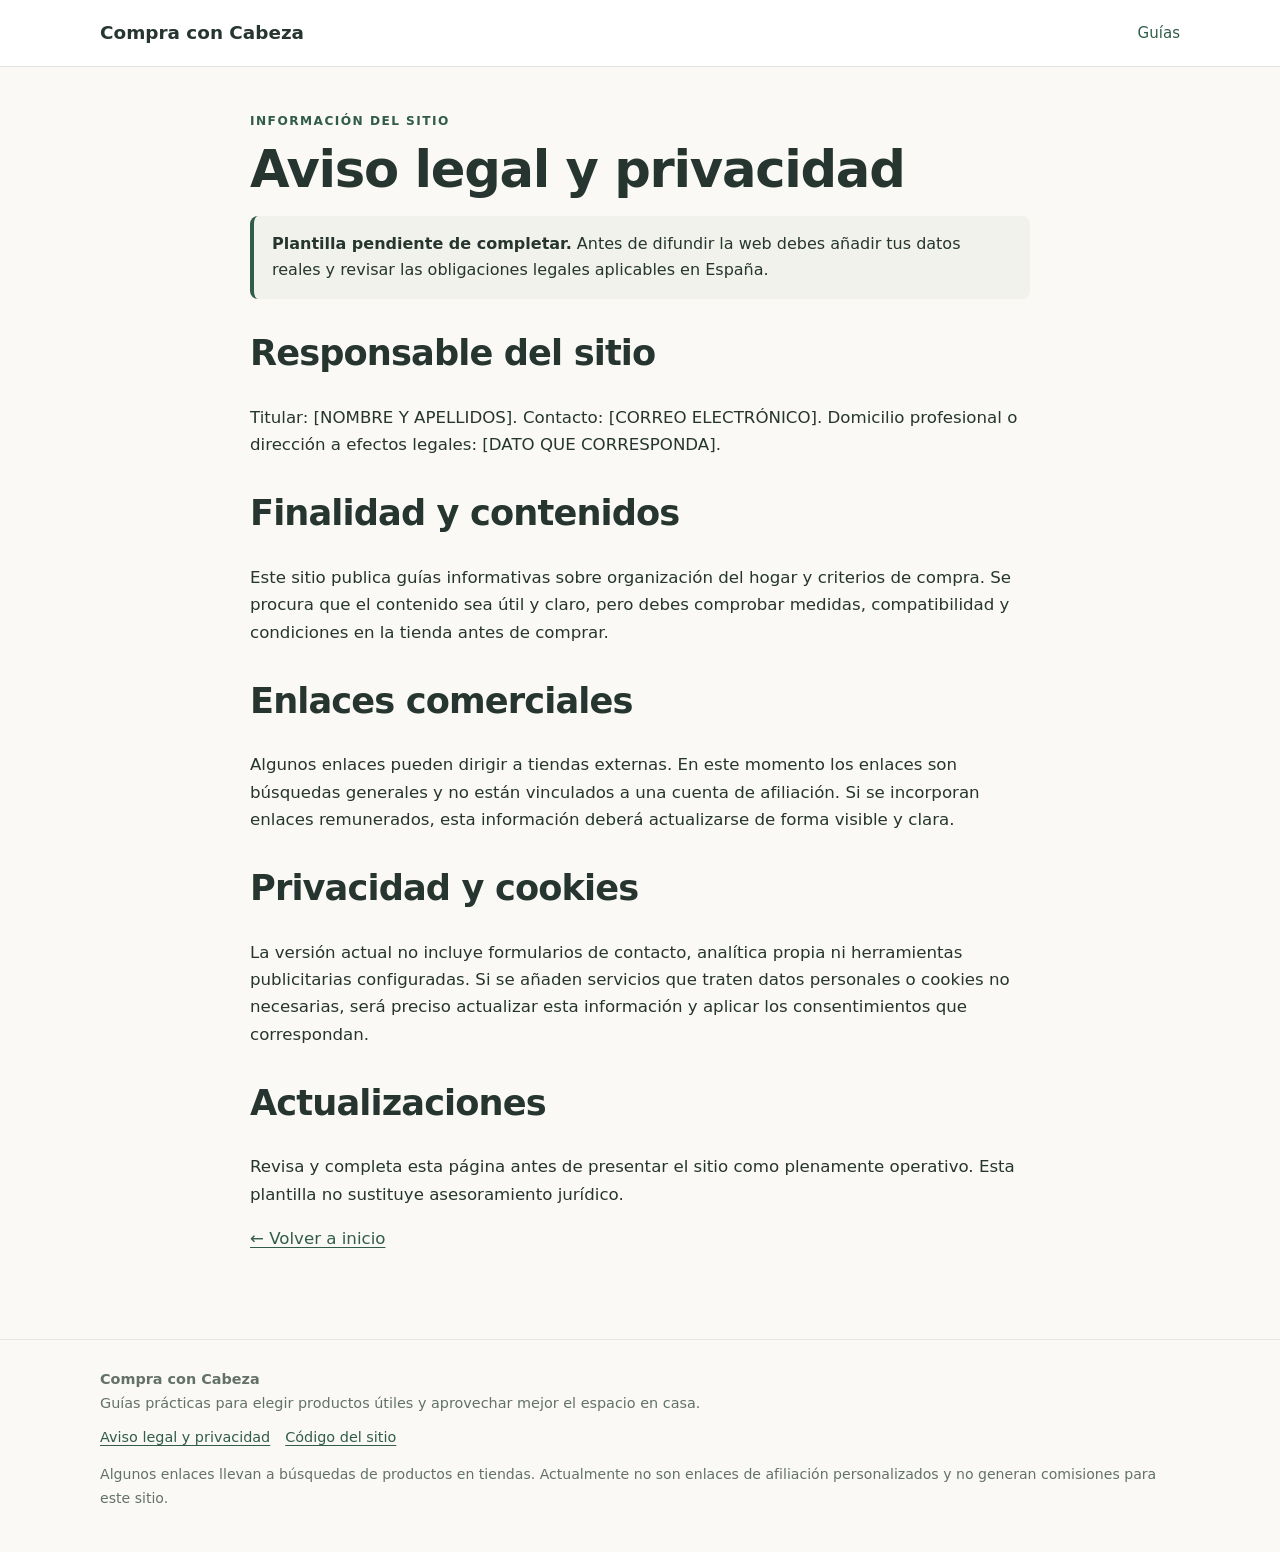
==== legal.html @ 2c23db77 "Add Compra con Cabeza website: legal.html" ====
<!doctype html><html lang="es"><head><meta charset="utf-8"><meta name="viewport" content="width=device-width,initial-scale=1"><title>Aviso legal | Compra con Cabeza</title><link rel="stylesheet" href="styles.css"></head><body><header class="top"><div class="wrap nav"><a class="brand" href="./">Compra con Cabeza</a><nav class="navlinks"><a href="./#guias">Guías</a></nav></div></header><main class="article"><div class="eyebrow">Información del sitio</div><h1>Aviso legal y privacidad</h1><div class="note"><strong>Plantilla pendiente de completar.</strong> Antes de difundir la web debes añadir tus datos reales y revisar las obligaciones legales aplicables en España.</div><h2>Responsable del sitio</h2><p>Titular: [NOMBRE Y APELLIDOS]. Contacto: [CORREO ELECTRÓNICO]. Domicilio profesional o dirección a efectos legales: [DATO QUE CORRESPONDA].</p><h2>Finalidad y contenidos</h2><p>Este sitio publica guías informativas sobre organización del hogar y criterios de compra. Se procura que el contenido sea útil y claro, pero debes comprobar medidas, compatibilidad y condiciones en la tienda antes de comprar.</p><h2>Enlaces comerciales</h2><p>Algunos enlaces pueden dirigir a tiendas externas. En este momento los enlaces son búsquedas generales y no están vinculados a una cuenta de afiliación. Si se incorporan enlaces remunerados, esta información deberá actualizarse de forma visible y clara.</p><h2>Privacidad y cookies</h2><p>La versión actual no incluye formularios de contacto, analítica propia ni herramientas publicitarias configuradas. Si se añaden servicios que traten datos personales o cookies no necesarias, será preciso actualizar esta información y aplicar los consentimientos que correspondan.</p><h2>Actualizaciones</h2><p>Revisa y completa esta página antes de presentar el sitio como plenamente operativo. Esta plantilla no sustituye asesoramiento jurídico.</p><p><a href="./">← Volver a inicio</a></p></main><footer class="footer"><div class="wrap"><strong>Compra con Cabeza</strong><div>Guías prácticas para elegir productos útiles y aprovechar mejor el espacio en casa.</div><div class="footerlinks"><a href="/compra-con-cabeza/legal.html">Aviso legal y privacidad</a><a href="https://github.com/juanrasines496-hub/compra-con-cabeza">Código del sitio</a></div><p class="small">Algunos enlaces llevan a búsquedas de productos en tiendas. Actualmente no son enlaces de afiliación personalizados y no generan comisiones para este sitio.</p></div></footer></body></html>
---- styles.css ----
:root{--ink:#26352f;--muted:#63716a;--paper:#faf9f5;--card:#fff;--green:#315c49;--line:#e3e7df;--accent:#e8efe8}*{box-sizing:border-box}html{scroll-behavior:smooth}body{margin:0;background:var(--paper);color:var(--ink);font:16px/1.65 system-ui,-apple-system,Segoe UI,Roboto,sans-serif}a{color:var(--green);text-underline-offset:3px}a:hover{opacity:.8}.wrap{width:min(1080px,92%);margin:auto}.top{padding:18px 0;border-bottom:1px solid var(--line);background:#fff}.nav{display:flex;justify-content:space-between;align-items:center;gap:18px}.brand{font-size:1.15rem;font-weight:800;text-decoration:none;color:var(--ink)}.navlinks{display:flex;gap:18px;flex-wrap:wrap}.navlinks a{text-decoration:none;font-size:.94rem}.hero{padding:68px 0 52px}.eyebrow{text-transform:uppercase;letter-spacing:.12em;font-size:.76rem;font-weight:750;color:var(--green)}h1,h2,h3{line-height:1.2;letter-spacing:-.025em}h1{font-size:clamp(2.2rem,6vw,4.2rem);max-width:820px;margin:.45rem 0 1rem}h2{font-size:clamp(1.55rem,3vw,2.2rem)}.lead{font-size:1.15rem;color:var(--muted);max-width:720px}.hero-box{background:var(--accent);padding:25px;border-radius:18px;margin-top:28px}.section{padding:28px 0 52px}.grid{display:grid;grid-template-columns:repeat(3,minmax(0,1fr));gap:18px}.article-card{background:var(--card);border:1px solid var(--line);border-radius:15px;padding:22px;display:flex;flex-direction:column;min-height:230px}.article-card h3{margin:.5rem 0}.article-card p{color:var(--muted);margin-top:0}.article-card a{font-weight:700;margin-top:auto}.tag{font-size:.78rem;color:var(--green);font-weight:750}.note{background:#f0f2eb;border-left:4px solid var(--green);padding:15px 18px;border-radius:8px}.article{max-width:780px;margin:0 auto;padding:44px 0 70px}.article h1{font-size:clamp(2rem,5vw,3.2rem)}.article h2{margin-top:2.1rem}.article p,.article li{font-size:1.04rem}.article li{margin:.45rem 0}.product-link{display:inline-block;background:var(--green);color:#fff;padding:10px 15px;border-radius:9px;text-decoration:none;font-weight:700}.footer{border-top:1px solid var(--line);padding:28px 0;color:var(--muted);font-size:.9rem}.footerlinks{display:flex;gap:15px;flex-wrap:wrap;margin-top:10px}.small{font-size:.88rem;color:var(--muted)}@media(max-width:800px){.grid{grid-template-columns:repeat(2,minmax(0,1fr))}.hero{padding:46px 0 32px}}@media(max-width:560px){.grid{grid-template-columns:1fr}.nav{align-items:flex-start;flex-direction:column}.hero{padding-top:38px}.article-card{min-height:unset}}
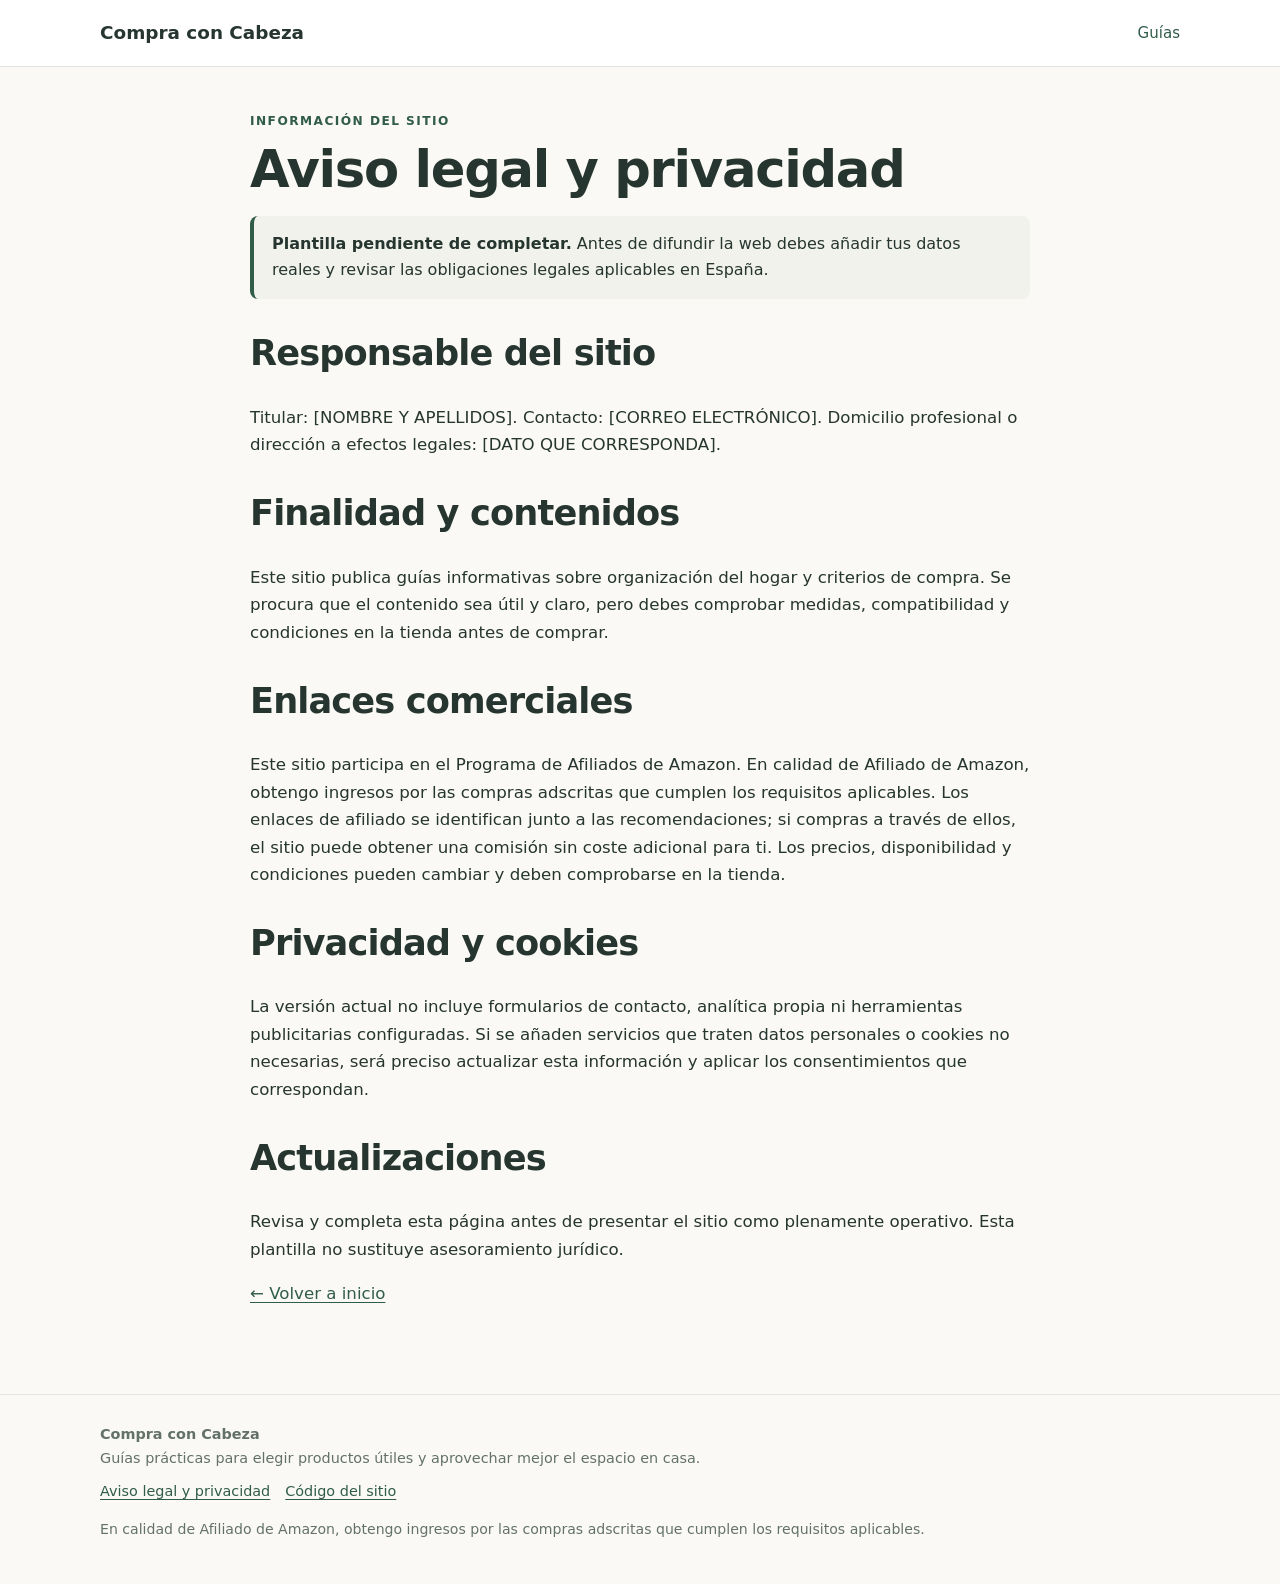
==== commit f8ee25cc: "Actualizar aviso de afiliación y aclaraciones legales" ====
--- a/legal.html
+++ b/legal.html
@@ -1 +1 @@
-<!doctype html><html lang="es"><head><meta charset="utf-8"><meta name="viewport" content="width=device-width,initial-scale=1"><title>Aviso legal | Compra con Cabeza</title><link rel="stylesheet" href="styles.css"></head><body><header class="top"><div class="wrap nav"><a class="brand" href="./">Compra con Cabeza</a><nav class="navlinks"><a href="./#guias">Guías</a></nav></div></header><main class="article"><div class="eyebrow">Información del sitio</div><h1>Aviso legal y privacidad</h1><div class="note"><strong>Plantilla pendiente de completar.</strong> Antes de difundir la web debes añadir tus datos reales y revisar las obligaciones legales aplicables en España.</div><h2>Responsable del sitio</h2><p>Titular: [NOMBRE Y APELLIDOS]. Contacto: [CORREO ELECTRÓNICO]. Domicilio profesional o dirección a efectos legales: [DATO QUE CORRESPONDA].</p><h2>Finalidad y contenidos</h2><p>Este sitio publica guías informativas sobre organización del hogar y criterios de compra. Se procura que el contenido sea útil y claro, pero debes comprobar medidas, compatibilidad y condiciones en la tienda antes de comprar.</p><h2>Enlaces comerciales</h2><p>Algunos enlaces pueden dirigir a tiendas externas. En este momento los enlaces son búsquedas generales y no están vinculados a una cuenta de afiliación. Si se incorporan enlaces remunerados, esta información deberá actualizarse de forma visible y clara.</p><h2>Privacidad y cookies</h2><p>La versión actual no incluye formularios de contacto, analítica propia ni herramientas publicitarias configuradas. Si se añaden servicios que traten datos personales o cookies no necesarias, será preciso actualizar esta información y aplicar los consentimientos que correspondan.</p><h2>Actualizaciones</h2><p>Revisa y completa esta página antes de presentar el sitio como plenamente operativo. Esta plantilla no sustituye asesoramiento jurídico.</p><p><a href="./">← Volver a inicio</a></p></main><footer class="footer"><div class="wrap"><strong>Compra con Cabeza</strong><div>Guías prácticas para elegir productos útiles y aprovechar mejor el espacio en casa.</div><div class="footerlinks"><a href="/compra-con-cabeza/legal.html">Aviso legal y privacidad</a><a href="https://github.com/juanrasines496-hub/compra-con-cabeza">Código del sitio</a></div><p class="small">Algunos enlaces llevan a búsquedas de productos en tiendas. Actualmente no son enlaces de afiliación personalizados y no generan comisiones para este sitio.</p></div></footer></body></html>+<!doctype html><html lang="es"><head><meta charset="utf-8"><meta name="viewport" content="width=device-width,initial-scale=1"><title>Aviso legal | Compra con Cabeza</title><link rel="stylesheet" href="styles.css"></head><body><header class="top"><div class="wrap nav"><a class="brand" href="./">Compra con Cabeza</a><nav class="navlinks"><a href="./#guias">Guías</a></nav></div></header><main class="article"><div class="eyebrow">Información del sitio</div><h1>Aviso legal y privacidad</h1><div class="note"><strong>Plantilla pendiente de completar.</strong> Antes de difundir la web debes añadir tus datos reales y revisar las obligaciones legales aplicables en España.</div><h2>Responsable del sitio</h2><p>Titular: [NOMBRE Y APELLIDOS]. Contacto: [CORREO ELECTRÓNICO]. Domicilio profesional o dirección a efectos legales: [DATO QUE CORRESPONDA].</p><h2>Finalidad y contenidos</h2><p>Este sitio publica guías informativas sobre organización del hogar y criterios de compra. Se procura que el contenido sea útil y claro, pero debes comprobar medidas, compatibilidad y condiciones en la tienda antes de comprar.</p><h2>Enlaces comerciales</h2><p>Este sitio participa en el Programa de Afiliados de Amazon. En calidad de Afiliado de Amazon, obtengo ingresos por las compras adscritas que cumplen los requisitos aplicables. Los enlaces de afiliado se identifican junto a las recomendaciones; si compras a través de ellos, el sitio puede obtener una comisión sin coste adicional para ti. Los precios, disponibilidad y condiciones pueden cambiar y deben comprobarse en la tienda.</p><h2>Privacidad y cookies</h2><p>La versión actual no incluye formularios de contacto, analítica propia ni herramientas publicitarias configuradas. Si se añaden servicios que traten datos personales o cookies no necesarias, será preciso actualizar esta información y aplicar los consentimientos que correspondan.</p><h2>Actualizaciones</h2><p>Revisa y completa esta página antes de presentar el sitio como plenamente operativo. Esta plantilla no sustituye asesoramiento jurídico.</p><p><a href="./">← Volver a inicio</a></p></main><footer class="footer"><div class="wrap"><strong>Compra con Cabeza</strong><div>Guías prácticas para elegir productos útiles y aprovechar mejor el espacio en casa.</div><div class="footerlinks"><a href="/compra-con-cabeza/legal.html">Aviso legal y privacidad</a><a href="https://github.com/juanrasines496-hub/compra-con-cabeza">Código del sitio</a></div><p class="small">En calidad de Afiliado de Amazon, obtengo ingresos por las compras adscritas que cumplen los requisitos aplicables.</p></div></footer></body></html>
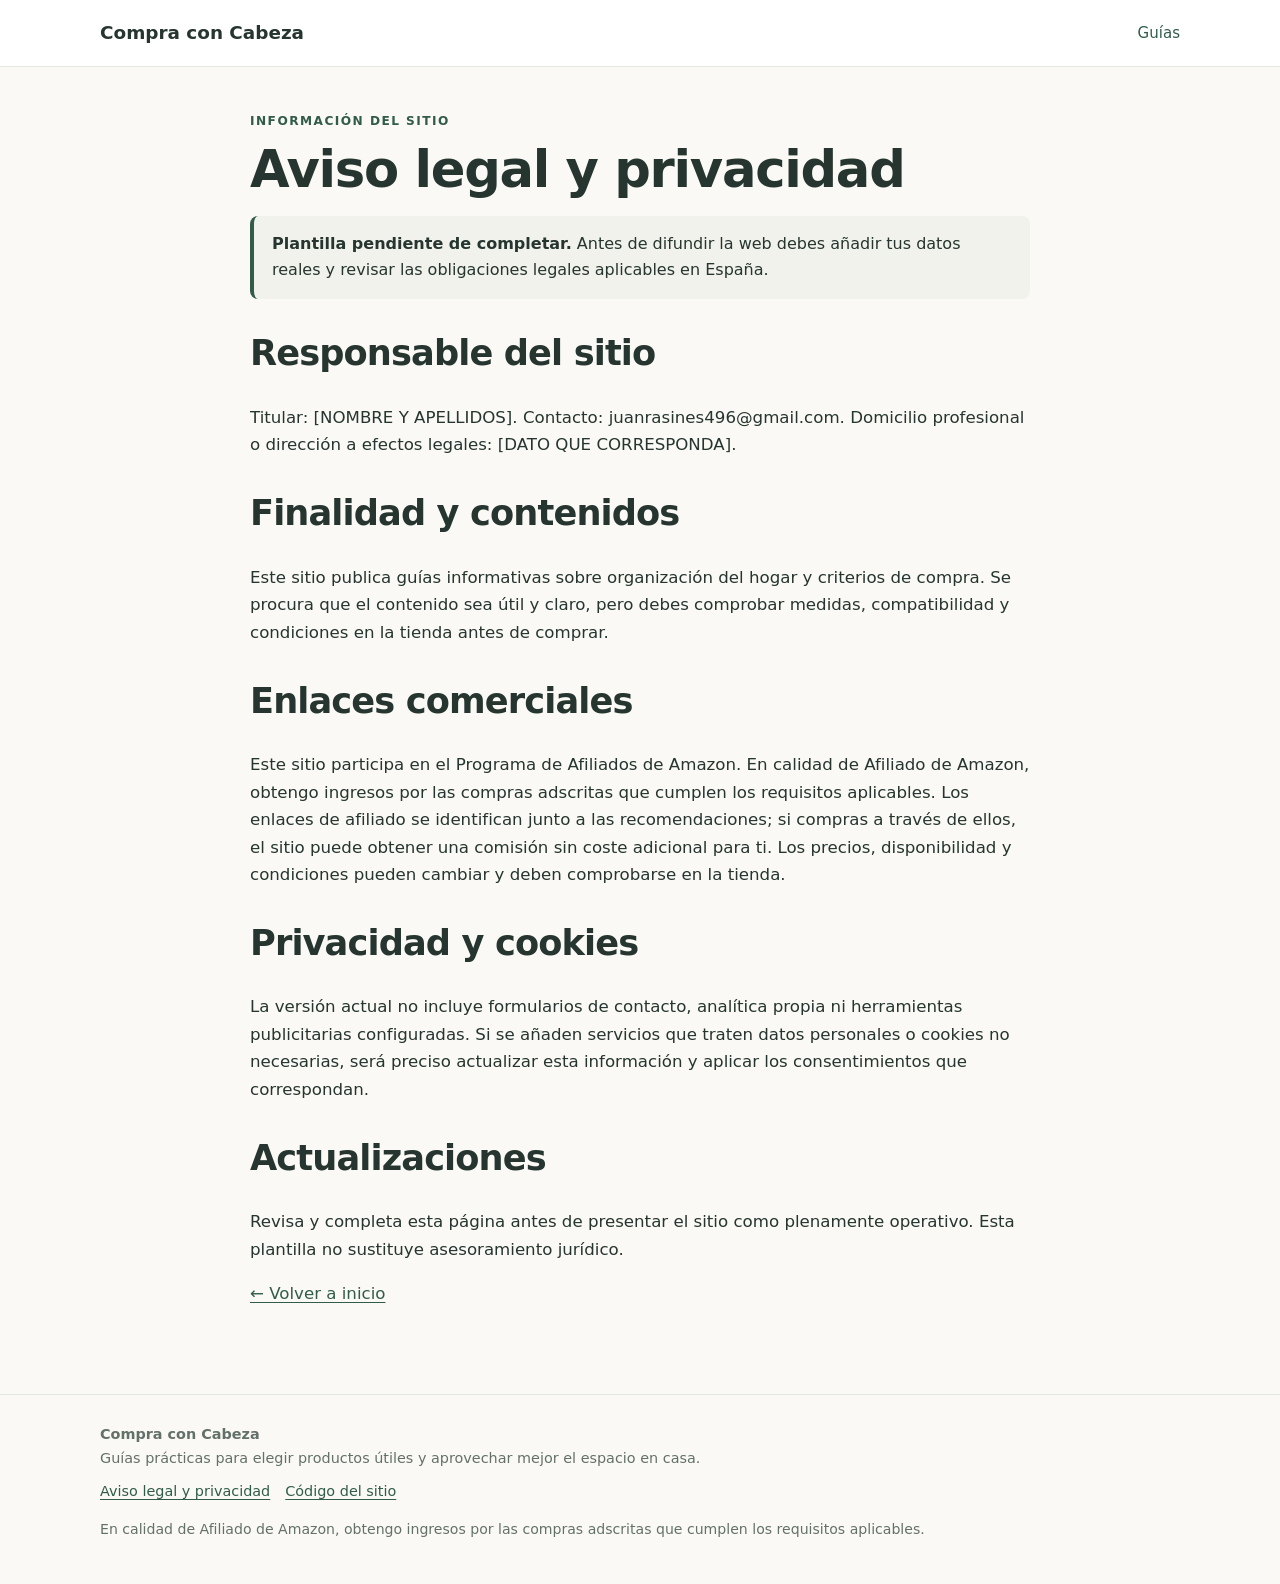
==== commit 109736a2: "Añadir correo de contacto al aviso legal" ====
--- a/legal.html
+++ b/legal.html
@@ -1 +1 @@
-<!doctype html><html lang="es"><head><meta charset="utf-8"><meta name="viewport" content="width=device-width,initial-scale=1"><title>Aviso legal | Compra con Cabeza</title><link rel="stylesheet" href="styles.css"></head><body><header class="top"><div class="wrap nav"><a class="brand" href="./">Compra con Cabeza</a><nav class="navlinks"><a href="./#guias">Guías</a></nav></div></header><main class="article"><div class="eyebrow">Información del sitio</div><h1>Aviso legal y privacidad</h1><div class="note"><strong>Plantilla pendiente de completar.</strong> Antes de difundir la web debes añadir tus datos reales y revisar las obligaciones legales aplicables en España.</div><h2>Responsable del sitio</h2><p>Titular: [NOMBRE Y APELLIDOS]. Contacto: [CORREO ELECTRÓNICO]. Domicilio profesional o dirección a efectos legales: [DATO QUE CORRESPONDA].</p><h2>Finalidad y contenidos</h2><p>Este sitio publica guías informativas sobre organización del hogar y criterios de compra. Se procura que el contenido sea útil y claro, pero debes comprobar medidas, compatibilidad y condiciones en la tienda antes de comprar.</p><h2>Enlaces comerciales</h2><p>Este sitio participa en el Programa de Afiliados de Amazon. En calidad de Afiliado de Amazon, obtengo ingresos por las compras adscritas que cumplen los requisitos aplicables. Los enlaces de afiliado se identifican junto a las recomendaciones; si compras a través de ellos, el sitio puede obtener una comisión sin coste adicional para ti. Los precios, disponibilidad y condiciones pueden cambiar y deben comprobarse en la tienda.</p><h2>Privacidad y cookies</h2><p>La versión actual no incluye formularios de contacto, analítica propia ni herramientas publicitarias configuradas. Si se añaden servicios que traten datos personales o cookies no necesarias, será preciso actualizar esta información y aplicar los consentimientos que correspondan.</p><h2>Actualizaciones</h2><p>Revisa y completa esta página antes de presentar el sitio como plenamente operativo. Esta plantilla no sustituye asesoramiento jurídico.</p><p><a href="./">← Volver a inicio</a></p></main><footer class="footer"><div class="wrap"><strong>Compra con Cabeza</strong><div>Guías prácticas para elegir productos útiles y aprovechar mejor el espacio en casa.</div><div class="footerlinks"><a href="/compra-con-cabeza/legal.html">Aviso legal y privacidad</a><a href="https://github.com/juanrasines496-hub/compra-con-cabeza">Código del sitio</a></div><p class="small">En calidad de Afiliado de Amazon, obtengo ingresos por las compras adscritas que cumplen los requisitos aplicables.</p></div></footer></body></html>+<!doctype html><html lang="es"><head><meta charset="utf-8"><meta name="viewport" content="width=device-width,initial-scale=1"><title>Aviso legal | Compra con Cabeza</title><link rel="stylesheet" href="styles.css"></head><body><header class="top"><div class="wrap nav"><a class="brand" href="./">Compra con Cabeza</a><nav class="navlinks"><a href="./#guias">Guías</a></nav></div></header><main class="article"><div class="eyebrow">Información del sitio</div><h1>Aviso legal y privacidad</h1><div class="note"><strong>Plantilla pendiente de completar.</strong> Antes de difundir la web debes añadir tus datos reales y revisar las obligaciones legales aplicables en España.</div><h2>Responsable del sitio</h2><p>Titular: [NOMBRE Y APELLIDOS]. Contacto: juanrasines496@gmail.com. Domicilio profesional o dirección a efectos legales: [DATO QUE CORRESPONDA].</p><h2>Finalidad y contenidos</h2><p>Este sitio publica guías informativas sobre organización del hogar y criterios de compra. Se procura que el contenido sea útil y claro, pero debes comprobar medidas, compatibilidad y condiciones en la tienda antes de comprar.</p><h2>Enlaces comerciales</h2><p>Este sitio participa en el Programa de Afiliados de Amazon. En calidad de Afiliado de Amazon, obtengo ingresos por las compras adscritas que cumplen los requisitos aplicables. Los enlaces de afiliado se identifican junto a las recomendaciones; si compras a través de ellos, el sitio puede obtener una comisión sin coste adicional para ti. Los precios, disponibilidad y condiciones pueden cambiar y deben comprobarse en la tienda.</p><h2>Privacidad y cookies</h2><p>La versión actual no incluye formularios de contacto, analítica propia ni herramientas publicitarias configuradas. Si se añaden servicios que traten datos personales o cookies no necesarias, será preciso actualizar esta información y aplicar los consentimientos que correspondan.</p><h2>Actualizaciones</h2><p>Revisa y completa esta página antes de presentar el sitio como plenamente operativo. Esta plantilla no sustituye asesoramiento jurídico.</p><p><a href="./">← Volver a inicio</a></p></main><footer class="footer"><div class="wrap"><strong>Compra con Cabeza</strong><div>Guías prácticas para elegir productos útiles y aprovechar mejor el espacio en casa.</div><div class="footerlinks"><a href="/compra-con-cabeza/legal.html">Aviso legal y privacidad</a><a href="https://github.com/juanrasines496-hub/compra-con-cabeza">Código del sitio</a></div><p class="small">En calidad de Afiliado de Amazon, obtengo ingresos por las compras adscritas que cumplen los requisitos aplicables.</p></div></footer></body></html>
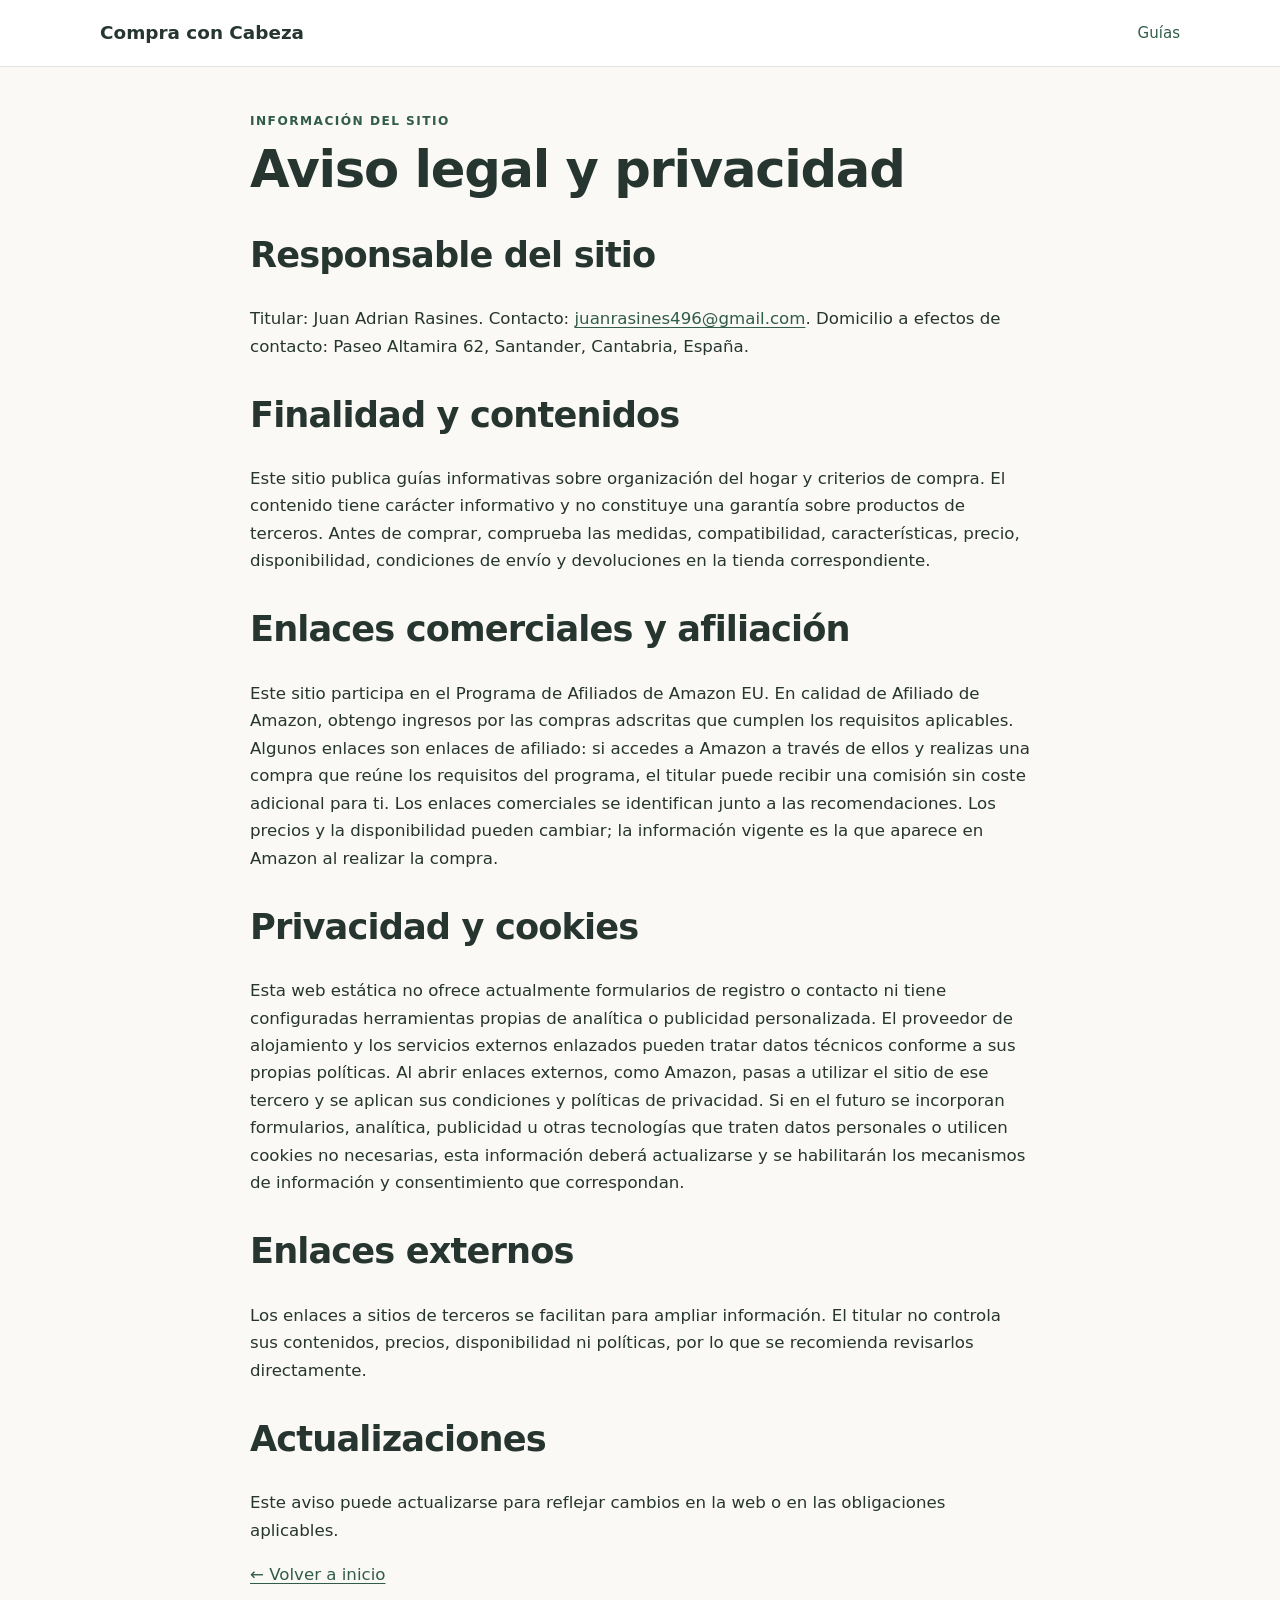
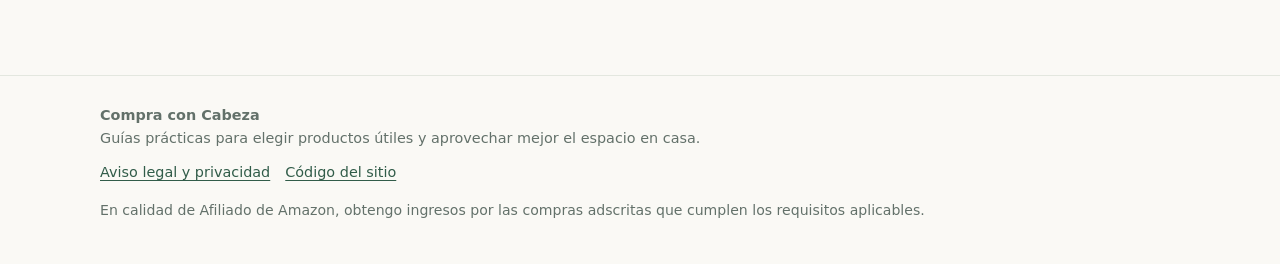
==== commit 1ec46710: "Complete legal notice and affiliate disclosures" ====
--- a/legal.html
+++ b/legal.html
@@ -1 +1 @@
-<!doctype html><html lang="es"><head><meta charset="utf-8"><meta name="viewport" content="width=device-width,initial-scale=1"><title>Aviso legal | Compra con Cabeza</title><link rel="stylesheet" href="styles.css"></head><body><header class="top"><div class="wrap nav"><a class="brand" href="./">Compra con Cabeza</a><nav class="navlinks"><a href="./#guias">Guías</a></nav></div></header><main class="article"><div class="eyebrow">Información del sitio</div><h1>Aviso legal y privacidad</h1><div class="note"><strong>Plantilla pendiente de completar.</strong> Antes de difundir la web debes añadir tus datos reales y revisar las obligaciones legales aplicables en España.</div><h2>Responsable del sitio</h2><p>Titular: [NOMBRE Y APELLIDOS]. Contacto: juanrasines496@gmail.com. Domicilio profesional o dirección a efectos legales: [DATO QUE CORRESPONDA].</p><h2>Finalidad y contenidos</h2><p>Este sitio publica guías informativas sobre organización del hogar y criterios de compra. Se procura que el contenido sea útil y claro, pero debes comprobar medidas, compatibilidad y condiciones en la tienda antes de comprar.</p><h2>Enlaces comerciales</h2><p>Este sitio participa en el Programa de Afiliados de Amazon. En calidad de Afiliado de Amazon, obtengo ingresos por las compras adscritas que cumplen los requisitos aplicables. Los enlaces de afiliado se identifican junto a las recomendaciones; si compras a través de ellos, el sitio puede obtener una comisión sin coste adicional para ti. Los precios, disponibilidad y condiciones pueden cambiar y deben comprobarse en la tienda.</p><h2>Privacidad y cookies</h2><p>La versión actual no incluye formularios de contacto, analítica propia ni herramientas publicitarias configuradas. Si se añaden servicios que traten datos personales o cookies no necesarias, será preciso actualizar esta información y aplicar los consentimientos que correspondan.</p><h2>Actualizaciones</h2><p>Revisa y completa esta página antes de presentar el sitio como plenamente operativo. Esta plantilla no sustituye asesoramiento jurídico.</p><p><a href="./">← Volver a inicio</a></p></main><footer class="footer"><div class="wrap"><strong>Compra con Cabeza</strong><div>Guías prácticas para elegir productos útiles y aprovechar mejor el espacio en casa.</div><div class="footerlinks"><a href="/compra-con-cabeza/legal.html">Aviso legal y privacidad</a><a href="https://github.com/juanrasines496-hub/compra-con-cabeza">Código del sitio</a></div><p class="small">En calidad de Afiliado de Amazon, obtengo ingresos por las compras adscritas que cumplen los requisitos aplicables.</p></div></footer></body></html>+<!doctype html><html lang="es"><head><meta charset="utf-8"><meta name="viewport" content="width=device-width,initial-scale=1"><title>Aviso legal | Compra con Cabeza</title><meta name="description" content="Información legal, afiliación comercial y privacidad de Compra con Cabeza."><link rel="canonical" href="https://juanrasines496-hub.github.io/compra-con-cabeza/legal.html"><link rel="stylesheet" href="styles.css"></head><body><header class="top"><div class="wrap nav"><a class="brand" href="./">Compra con Cabeza</a><nav class="navlinks"><a href="./#guias">Guías</a></nav></div></header><main class="article"><div class="eyebrow">Información del sitio</div><h1>Aviso legal y privacidad</h1><h2>Responsable del sitio</h2><p>Titular: Juan Adrian Rasines. Contacto: <a href="mailto:juanrasines496@gmail.com">juanrasines496@gmail.com</a>. Domicilio a efectos de contacto: Paseo Altamira 62, Santander, Cantabria, España.</p><h2>Finalidad y contenidos</h2><p>Este sitio publica guías informativas sobre organización del hogar y criterios de compra. El contenido tiene carácter informativo y no constituye una garantía sobre productos de terceros. Antes de comprar, comprueba las medidas, compatibilidad, características, precio, disponibilidad, condiciones de envío y devoluciones en la tienda correspondiente.</p><h2>Enlaces comerciales y afiliación</h2><p>Este sitio participa en el Programa de Afiliados de Amazon EU. En calidad de Afiliado de Amazon, obtengo ingresos por las compras adscritas que cumplen los requisitos aplicables. Algunos enlaces son enlaces de afiliado: si accedes a Amazon a través de ellos y realizas una compra que reúne los requisitos del programa, el titular puede recibir una comisión sin coste adicional para ti. Los enlaces comerciales se identifican junto a las recomendaciones. Los precios y la disponibilidad pueden cambiar; la información vigente es la que aparece en Amazon al realizar la compra.</p><h2>Privacidad y cookies</h2><p>Esta web estática no ofrece actualmente formularios de registro o contacto ni tiene configuradas herramientas propias de analítica o publicidad personalizada. El proveedor de alojamiento y los servicios externos enlazados pueden tratar datos técnicos conforme a sus propias políticas. Al abrir enlaces externos, como Amazon, pasas a utilizar el sitio de ese tercero y se aplican sus condiciones y políticas de privacidad. Si en el futuro se incorporan formularios, analítica, publicidad u otras tecnologías que traten datos personales o utilicen cookies no necesarias, esta información deberá actualizarse y se habilitarán los mecanismos de información y consentimiento que correspondan.</p><h2>Enlaces externos</h2><p>Los enlaces a sitios de terceros se facilitan para ampliar información. El titular no controla sus contenidos, precios, disponibilidad ni políticas, por lo que se recomienda revisarlos directamente.</p><h2>Actualizaciones</h2><p>Este aviso puede actualizarse para reflejar cambios en la web o en las obligaciones aplicables.</p><p><a href="./">← Volver a inicio</a></p></main><footer class="footer"><div class="wrap"><strong>Compra con Cabeza</strong><div>Guías prácticas para elegir productos útiles y aprovechar mejor el espacio en casa.</div><div class="footerlinks"><a href="/compra-con-cabeza/legal.html">Aviso legal y privacidad</a><a href="https://github.com/juanrasines496-hub/compra-con-cabeza">Código del sitio</a></div><p class="small">En calidad de Afiliado de Amazon, obtengo ingresos por las compras adscritas que cumplen los requisitos aplicables.</p></div></footer></body></html>
